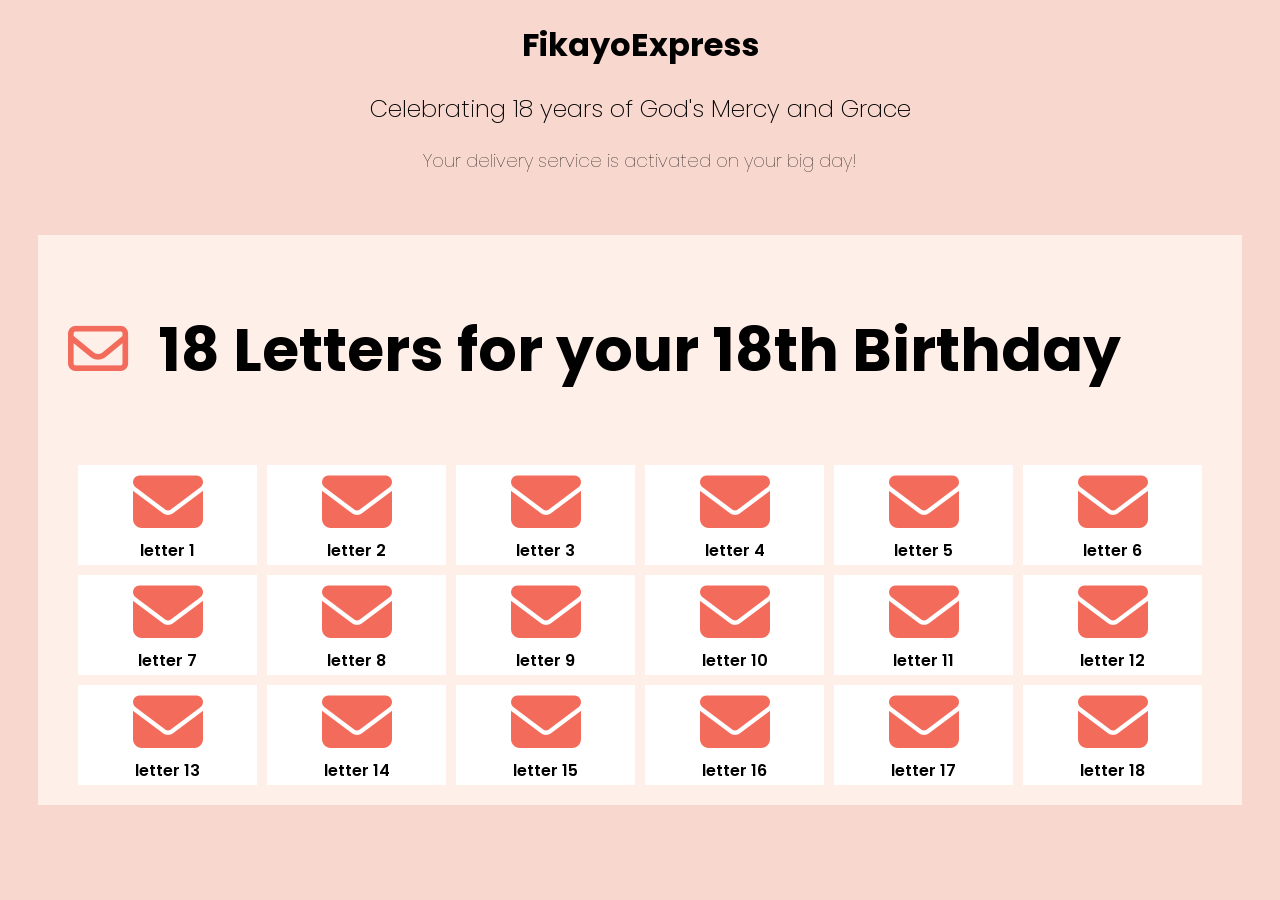
==== main.html @ 66a78dad "Add files via upload" ====
<!DOCTYPE html>
<html lang="en">
<head>
    <meta charset="UTF-8">
    <meta name="viewport" content="width=device-width, initial-scale=1.0">
    <title>Document</title>
    <link href="https://fonts.googleapis.com/css2?family=Poppins:wght@400;600;700&display=swap" rel="stylesheet">
    <link rel="stylesheet" href="mainstyle.css">
    <link rel="stylesheet" href="https://cdnjs.cloudflare.com/ajax/libs/font-awesome/6.5.0/css/all.min.css">

</head>
<body>
    <h1 class="center">FikayoExpress</h1>
    <h2 class="center">Celebrating 18 years of God's Mercy and Grace</h2>
    <h3 class="center">Your delivery service is activated on your big day!</h3>

    <div id="letter">
        <p id="lettertitle">18 Letters for your 18th Birthday</p>
        <div class="lettercontainer">
        <div class="indletter">letter 1</div>
        <div class="indletter">letter 2</div>
        <div class="indletter">letter 3</div>
        <div class="indletter">letter 4</div>
        <div class="indletter">letter 5</div>
        <div class="indletter">letter 6</div>
        <div class="indletter">letter 7</div>
        <div class="indletter">letter 8</div>
        <div class="indletter">letter 9</div>
        <div class="indletter">letter 10</div>
        <div class="indletter">letter 11</div>
        <div class="indletter">letter 12</div>
        <div class="indletter">letter 13</div>
        <div class="indletter">letter 14</div>
        <div class="indletter">letter 15</div>
        <div class="indletter">letter 16</div>
        <div class="indletter">letter 17</div>
        <div class="indletter">letter 18</div>
        </div>
    </div>
</body>
</html>
---- mainstyle.css ----
body {
  font-family: 'Poppins', 'Segoe UI', 'Helvetica Neue', sans-serif;
  background-color: #f8d8ce;
}

.center {
    text-align: center;
}

h2 {
    font-weight: 200;
}

h3 {
    font-weight: 100;
}

#letter {
    margin: 60px 30px;
    padding: 10px 30px;
    background-color: #FFEFE9;
}

.lettercontainer {
  display: grid;
  grid-template-columns: repeat(6, 1fr);
  grid-template-rows: repeat(3, 100px);
  gap: 10px;
  padding: 10px;
}

#lettertitle {
    font-weight: bold;
    font-size: 60px;
}

#lettertitle::before {
  content: "\f0e0"; 
  font-family: "Font Awesome 6 Free";
  font-weight: 200;
  font-size: 60px;
  color: #F36C5B;
  margin-right: 30px;
}

.indletter {
    text-align: center;
    font-weight: 600;
    background-color: white;
}

.indletter::before {
  content: "\f0e0"; 
  font-family: "Font Awesome 6 Free";
  font-weight: 900;
  font-size: 70px;
  color: #F36C5B;
  text-align: center;
  display: block;
  cursor: pointer;
}
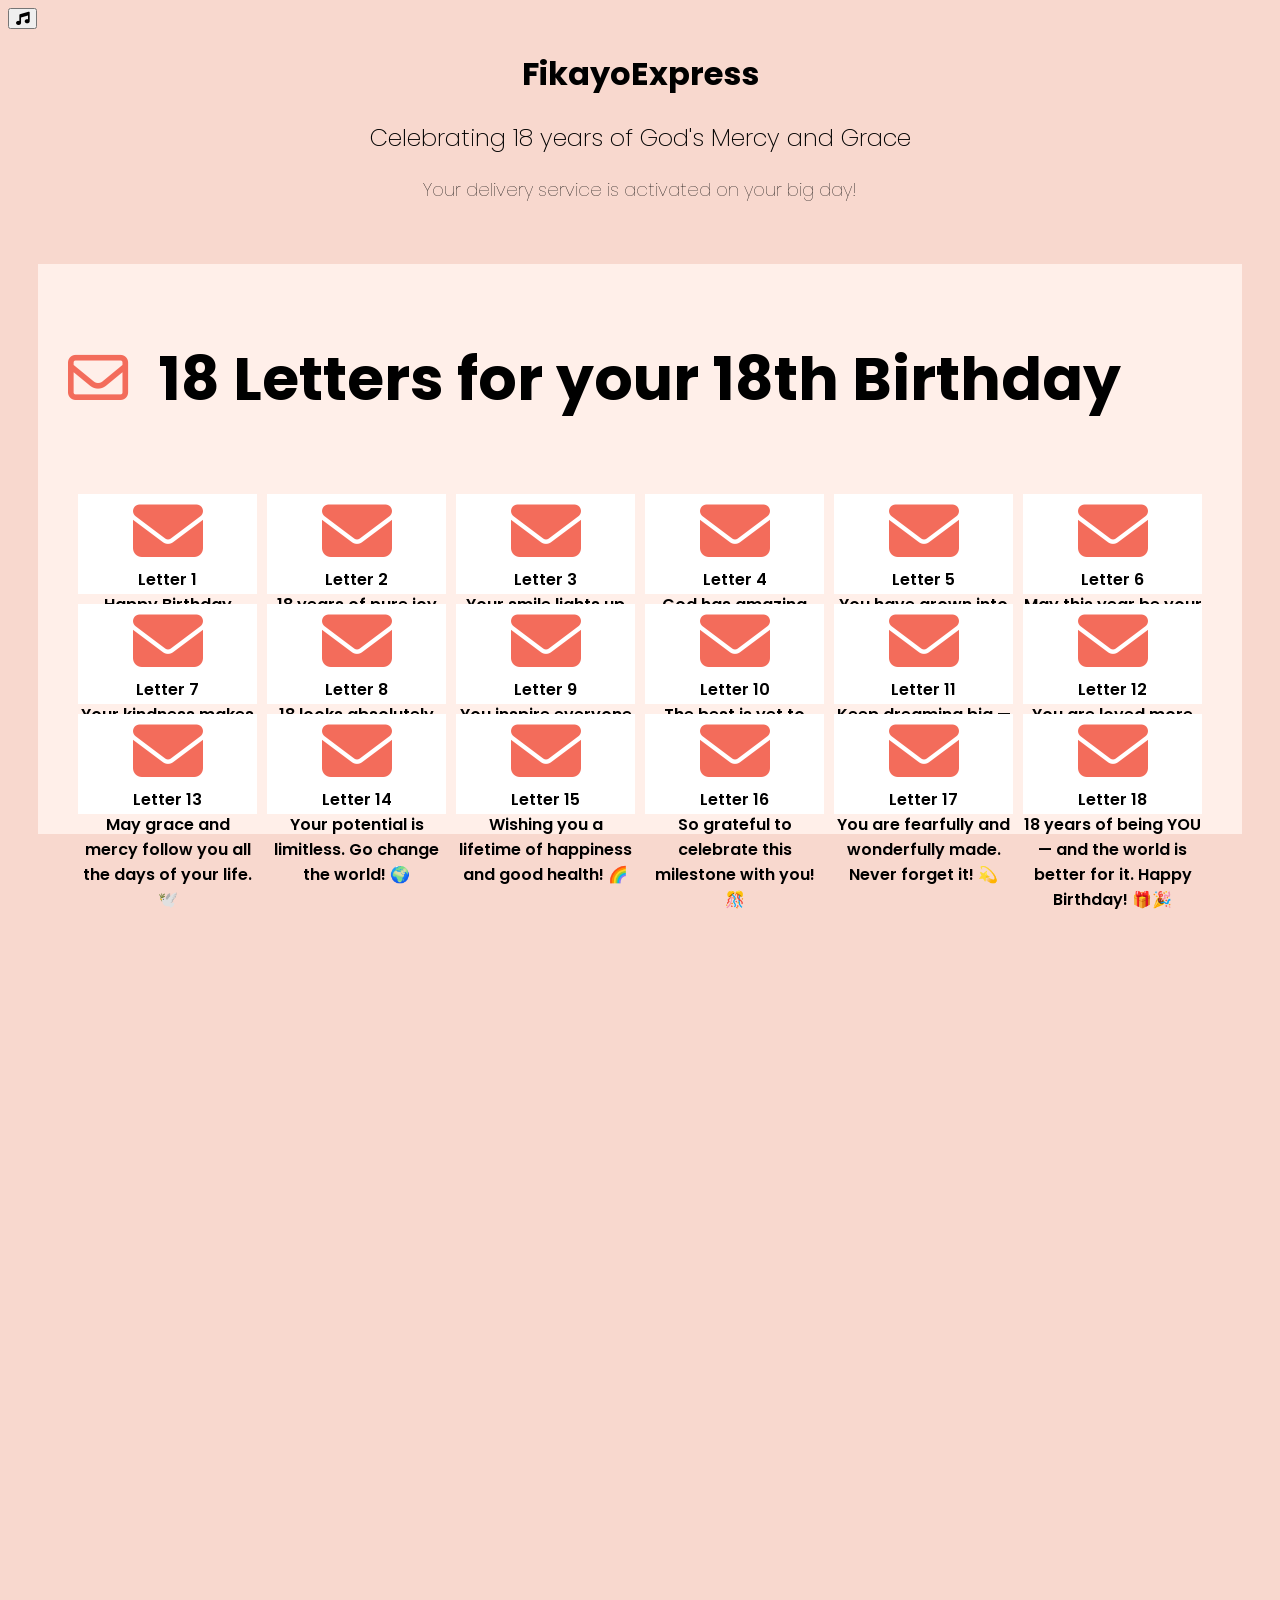
==== commit e5e10f81: "music toggle and confetti Added music toggle functionality and confetti effect." ====
--- a/main.html
+++ b/main.html
@@ -3,13 +3,23 @@
 <head>
     <meta charset="UTF-8">
     <meta name="viewport" content="width=device-width, initial-scale=1.0">
-    <title>Document</title>
+    <title>FikayoExpress</title>
     <link href="https://fonts.googleapis.com/css2?family=Poppins:wght@400;600;700&display=swap" rel="stylesheet">
+    <link rel="stylesheet" href="https://cdnjs.cloudflare.com/ajax/libs/font-awesome/6.5.0/css/all.min.css">
     <link rel="stylesheet" href="mainstyle.css">
-    <link rel="stylesheet" href="https://cdnjs.cloudflare.com/ajax/libs/font-awesome/6.5.0/css/all.min.css">
-
 </head>
 <body>
+
+    <!-- Music Toggle Button -->
+    <button id="musicBtn" onclick="toggleMusic()" title="Toggle music">
+        <i class="fas fa-music"></i>
+    </button>
+
+    <!-- Background music - replace src with your own audio file -->
+    <audio id="bgMusic" loop>
+        <source src="https://www.bensound.com/bensound-music/bensound-happyrock.mp3" type="audio/mpeg">
+    </audio>
+
     <h1 class="center">FikayoExpress</h1>
     <h2 class="center">Celebrating 18 years of God's Mercy and Grace</h2>
     <h3 class="center">Your delivery service is activated on your big day!</h3>
@@ -17,25 +27,224 @@
     <div id="letter">
         <p id="lettertitle">18 Letters for your 18th Birthday</p>
         <div class="lettercontainer">
-        <div class="indletter">letter 1</div>
-        <div class="indletter">letter 2</div>
-        <div class="indletter">letter 3</div>
-        <div class="indletter">letter 4</div>
-        <div class="indletter">letter 5</div>
-        <div class="indletter">letter 6</div>
-        <div class="indletter">letter 7</div>
-        <div class="indletter">letter 8</div>
-        <div class="indletter">letter 9</div>
-        <div class="indletter">letter 10</div>
-        <div class="indletter">letter 11</div>
-        <div class="indletter">letter 12</div>
-        <div class="indletter">letter 13</div>
-        <div class="indletter">letter 14</div>
-        <div class="indletter">letter 15</div>
-        <div class="indletter">letter 16</div>
-        <div class="indletter">letter 17</div>
-        <div class="indletter">letter 18</div>
+
+            <div class="indletter" onclick="flipCard(this)">
+                <div class="card-inner">
+                    <div class="card-front">Letter 1</div>
+                    <div class="card-back">Happy Birthday Fikayo! You are one of a kind. 🎉</div>
+                </div>
+            </div>
+
+            <div class="indletter" onclick="flipCard(this)">
+                <div class="card-inner">
+                    <div class="card-front">Letter 2</div>
+                    <div class="card-back">18 years of pure joy and laughter. Keep shining! ✨</div>
+                </div>
+            </div>
+
+            <div class="indletter" onclick="flipCard(this)">
+                <div class="card-inner">
+                    <div class="card-front">Letter 3</div>
+                    <div class="card-back">Your smile lights up every room you walk into. 😊</div>
+                </div>
+            </div>
+
+            <div class="indletter" onclick="flipCard(this)">
+                <div class="card-inner">
+                    <div class="card-front">Letter 4</div>
+                    <div class="card-back">God has amazing plans for your future. Trust the process! 🙏</div>
+                </div>
+            </div>
+
+            <div class="indletter" onclick="flipCard(this)">
+                <div class="card-inner">
+                    <div class="card-front">Letter 5</div>
+                    <div class="card-back">You have grown into such an incredible person. So proud of you! 💪</div>
+                </div>
+            </div>
+
+            <div class="indletter" onclick="flipCard(this)">
+                <div class="card-inner">
+                    <div class="card-front">Letter 6</div>
+                    <div class="card-back">May this year be your best yet, full of blessings! 🌟</div>
+                </div>
+            </div>
+
+            <div class="indletter" onclick="flipCard(this)">
+                <div class="card-inner">
+                    <div class="card-front">Letter 7</div>
+                    <div class="card-back">Your kindness makes the world a better place. Never change! 💛</div>
+                </div>
+            </div>
+
+            <div class="indletter" onclick="flipCard(this)">
+                <div class="card-inner">
+                    <div class="card-front">Letter 8</div>
+                    <div class="card-back">18 looks absolutely amazing on you! 🎂</div>
+                </div>
+            </div>
+
+            <div class="indletter" onclick="flipCard(this)">
+                <div class="card-inner">
+                    <div class="card-front">Letter 9</div>
+                    <div class="card-back">You inspire everyone around you without even trying. 🌸</div>
+                </div>
+            </div>
+
+            <div class="indletter" onclick="flipCard(this)">
+                <div class="card-inner">
+                    <div class="card-front">Letter 10</div>
+                    <div class="card-back">The best is yet to come. Your story is just beginning! 📖</div>
+                </div>
+            </div>
+
+            <div class="indletter" onclick="flipCard(this)">
+                <div class="card-inner">
+                    <div class="card-front">Letter 11</div>
+                    <div class="card-back">Keep dreaming big — your goals are worth chasing! 🚀</div>
+                </div>
+            </div>
+
+            <div class="indletter" onclick="flipCard(this)">
+                <div class="card-inner">
+                    <div class="card-front">Letter 12</div>
+                    <div class="card-back">You are loved more than words can express. Happy 18th! ❤️</div>
+                </div>
+            </div>
+
+            <div class="indletter" onclick="flipCard(this)">
+                <div class="card-inner">
+                    <div class="card-front">Letter 13</div>
+                    <div class="card-back">May grace and mercy follow you all the days of your life. 🕊️</div>
+                </div>
+            </div>
+
+            <div class="indletter" onclick="flipCard(this)">
+                <div class="card-inner">
+                    <div class="card-front">Letter 14</div>
+                    <div class="card-back">Your potential is limitless. Go change the world! 🌍</div>
+                </div>
+            </div>
+
+            <div class="indletter" onclick="flipCard(this)">
+                <div class="card-inner">
+                    <div class="card-front">Letter 15</div>
+                    <div class="card-back">Wishing you a lifetime of happiness and good health! 🌈</div>
+                </div>
+            </div>
+
+            <div class="indletter" onclick="flipCard(this)">
+                <div class="card-inner">
+                    <div class="card-front">Letter 16</div>
+                    <div class="card-back">So grateful to celebrate this milestone with you! 🎊</div>
+                </div>
+            </div>
+
+            <div class="indletter" onclick="flipCard(this)">
+                <div class="card-inner">
+                    <div class="card-front">Letter 17</div>
+                    <div class="card-back">You are fearfully and wonderfully made. Never forget it! 💫</div>
+                </div>
+            </div>
+
+            <div class="indletter" onclick="flipCard(this)">
+                <div class="card-inner">
+                    <div class="card-front">Letter 18</div>
+                    <div class="card-back">18 years of being YOU — and the world is better for it. Happy Birthday! 🎁🎉</div>
+                </div>
+            </div>
+
         </div>
     </div>
+
+    <!-- Confetti canvas -->
+    <canvas id="confettiCanvas"></canvas>
+
+    <script>
+        // ── CARD FLIP ──────────────────────────────────────────
+        function flipCard(card) {
+            card.classList.toggle('flipped');
+            launchConfetti();
+        }
+
+        // ── CONFETTI ───────────────────────────────────────────
+        const canvas = document.getElementById('confettiCanvas');
+        const ctx = canvas.getContext('2d');
+        let confettiPieces = [];
+        let animating = false;
+
+        canvas.width = window.innerWidth;
+        canvas.height = window.innerHeight;
+        window.addEventListener('resize', () => {
+            canvas.width = window.innerWidth;
+            canvas.height = window.innerHeight;
+        });
+
+        const colors = ['#F36C5B', '#FFD700', '#FF69B4', '#87CEEB', '#98FB98', '#DDA0DD', '#FFA07A'];
+
+        function createConfetti() {
+            for (let i = 0; i < 80; i++) {
+                confettiPieces.push({
+                    x: Math.random() * canvas.width,
+                    y: Math.random() * -canvas.height,
+                    w: Math.random() * 10 + 6,
+                    h: Math.random() * 6 + 4,
+                    color: colors[Math.floor(Math.random() * colors.length)],
+                    rotation: Math.random() * 360,
+                    speedY: Math.random() * 3 + 2,
+                    speedX: (Math.random() - 0.5) * 2,
+                    spin: (Math.random() - 0.5) * 5
+                });
+            }
+        }
+
+        function drawConfetti() {
+            ctx.clearRect(0, 0, canvas.width, canvas.height);
+            confettiPieces.forEach(p => {
+                ctx.save();
+                ctx.translate(p.x + p.w / 2, p.y + p.h / 2);
+                ctx.rotate((p.rotation * Math.PI) / 180);
+                ctx.fillStyle = p.color;
+                ctx.fillRect(-p.w / 2, -p.h / 2, p.w, p.h);
+                ctx.restore();
+                p.y += p.speedY;
+                p.x += p.speedX;
+                p.rotation += p.spin;
+            });
+            confettiPieces = confettiPieces.filter(p => p.y < canvas.height + 20);
+            if (confettiPieces.length > 0) {
+                requestAnimationFrame(drawConfetti);
+            } else {
+                animating = false;
+                ctx.clearRect(0, 0, canvas.width, canvas.height);
+            }
+        }
+
+        function launchConfetti() {
+            createConfetti();
+            if (!animating) {
+                animating = true;
+                drawConfetti();
+            }
+        }
+
+        // ── MUSIC TOGGLE ───────────────────────────────────────
+        const music = document.getElementById('bgMusic');
+        const musicBtn = document.getElementById('musicBtn');
+        let playing = false;
+
+        function toggleMusic() {
+            if (playing) {
+                music.pause();
+                musicBtn.innerHTML = '<i class="fas fa-music"></i>';
+                musicBtn.classList.remove('playing');
+            } else {
+                music.play().catch(() => {});
+                musicBtn.innerHTML = '<i class="fas fa-pause"></i>';
+                musicBtn.classList.add('playing');
+            }
+            playing = !playing;
+        }
+    </script>
 </body>
-</html>+</html>
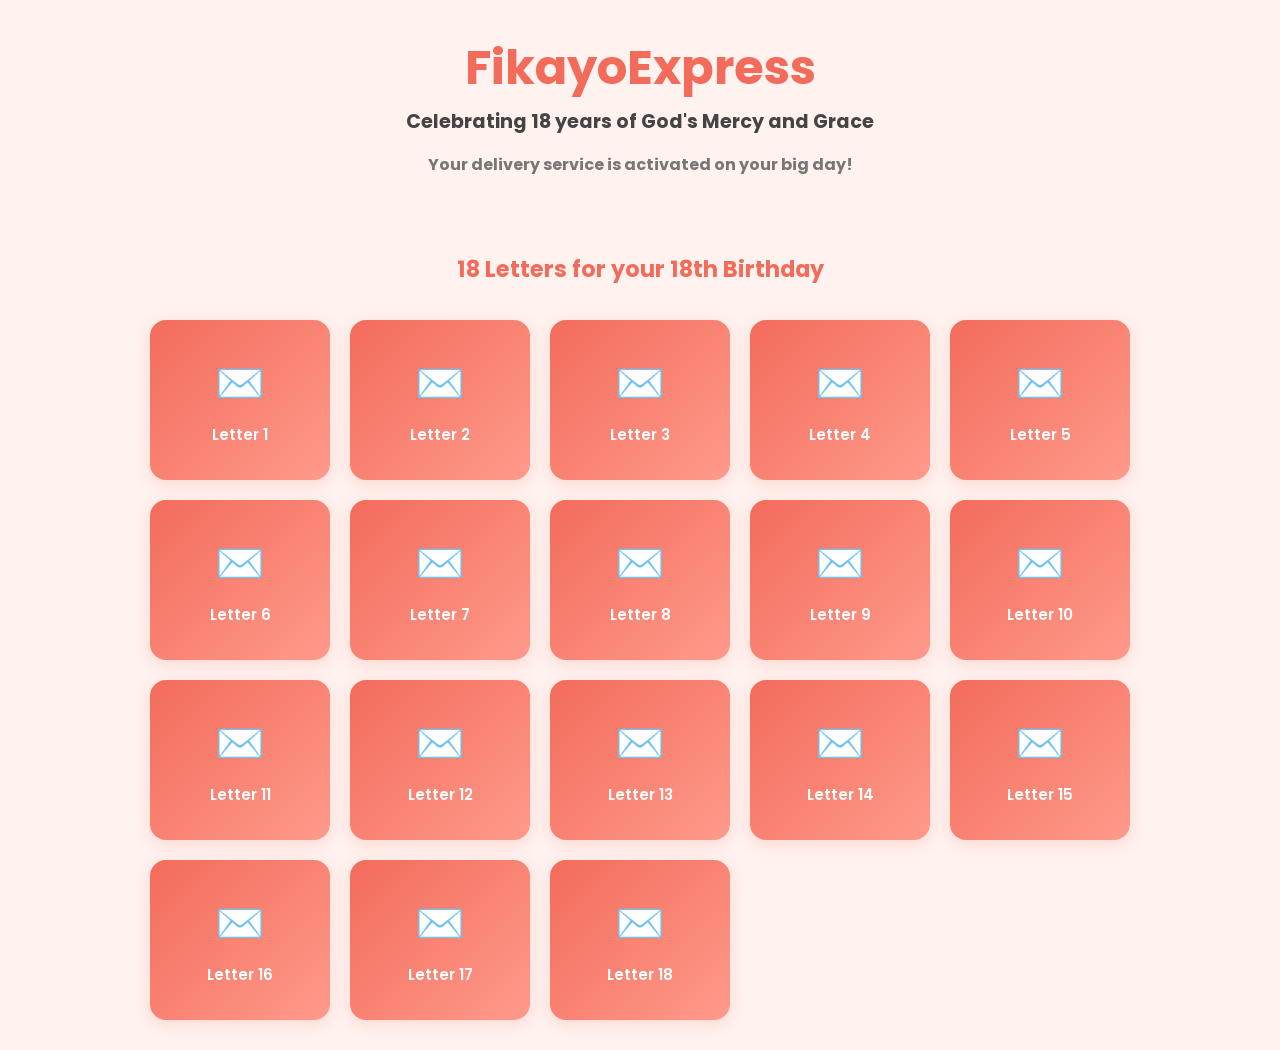
==== commit f12ea9ce: "Update main.html" ====
--- a/main.html
+++ b/main.html
@@ -9,16 +9,6 @@
     <link rel="stylesheet" href="mainstyle.css">
 </head>
 <body>
-
-    <!-- Music Toggle Button -->
-    <button id="musicBtn" onclick="toggleMusic()" title="Toggle music">
-        <i class="fas fa-music"></i>
-    </button>
-
-    <!-- Background music - replace src with your own audio file -->
-    <audio id="bgMusic" loop>
-        <source src="https://www.bensound.com/bensound-music/bensound-happyrock.mp3" type="audio/mpeg">
-    </audio>
 
     <h1 class="center">FikayoExpress</h1>
     <h2 class="center">Celebrating 18 years of God's Mercy and Grace</h2>
@@ -228,23 +218,7 @@
             }
         }
 
-        // ── MUSIC TOGGLE ───────────────────────────────────────
-        const music = document.getElementById('bgMusic');
-        const musicBtn = document.getElementById('musicBtn');
-        let playing = false;
-
-        function toggleMusic() {
-            if (playing) {
-                music.pause();
-                musicBtn.innerHTML = '<i class="fas fa-music"></i>';
-                musicBtn.classList.remove('playing');
-            } else {
-                music.play().catch(() => {});
-                musicBtn.innerHTML = '<i class="fas fa-pause"></i>';
-                musicBtn.classList.add('playing');
-            }
-            playing = !playing;
-        }
+
     </script>
 </body>
 </html>
--- a/mainstyle.css
+++ b/mainstyle.css
@@ -1,62 +1,130 @@
 body {
   font-family: 'Poppins', 'Segoe UI', 'Helvetica Neue', sans-serif;
-  background-color: #f8d8ce;
+  background-color: #FFF2EF;
+  margin: 0;
+  padding: 0;
 }
 
 .center {
-    text-align: center;
+  text-align: center;
+}
+
+h1 {
+  color: #F36C5B;
+  font-size: 3rem;
+  margin-bottom: 0.2rem;
 }
 
 h2 {
-    font-weight: 200;
+  font-size: 1.2rem;
+  color: #444;
+  margin: 0.2rem 0;
 }
 
 h3 {
-    font-weight: 100;
+  font-size: 1rem;
+  color: #777;
+  margin-bottom: 2rem;
 }
 
+/* ── LETTER SECTION ─────────────────────────────────── */
 #letter {
-    margin: 60px 30px;
-    padding: 10px 30px;
-    background-color: #FFEFE9;
+  max-width: 1000px;
+  margin: 0 auto;
+  padding: 20px;
+}
+
+#lettertitle {
+  text-align: center;
+  font-size: 1.4rem;
+  font-weight: 700;
+  color: #F36C5B;
+  margin-bottom: 1.5rem;
 }
 
 .lettercontainer {
   display: grid;
-  grid-template-columns: repeat(6, 1fr);
-  grid-template-rows: repeat(3, 100px);
-  gap: 10px;
+  grid-template-columns: repeat(auto-fill, minmax(150px, 1fr));
+  gap: 20px;
   padding: 10px;
 }
 
-#lettertitle {
-    font-weight: bold;
-    font-size: 60px;
-}
-
-#lettertitle::before {
-  content: "\f0e0"; 
-  font-family: "Font Awesome 6 Free";
-  font-weight: 200;
-  font-size: 60px;
-  color: #F36C5B;
-  margin-right: 30px;
-}
-
+/* ── CARD FLIP ──────────────────────────────────────── */
 .indletter {
-    text-align: center;
-    font-weight: 600;
-    background-color: white;
-}
-
-.indletter::before {
-  content: "\f0e0"; 
-  font-family: "Font Awesome 6 Free";
-  font-weight: 900;
-  font-size: 70px;
-  color: #F36C5B;
-  text-align: center;
-  display: block;
+  height: 160px;
+  perspective: 1000px;
   cursor: pointer;
 }
 
+.card-inner {
+  position: relative;
+  width: 100%;
+  height: 100%;
+  -webkit-transform-style: preserve-3d;
+  transform-style: preserve-3d;
+  transition: transform 0.6s cubic-bezier(0.4, 0, 0.2, 1);
+  border-radius: 16px;
+}
+
+.indletter.flipped .card-inner {
+  transform: rotateY(180deg);
+}
+
+.card-front,
+.card-back {
+  position: absolute;
+  width: 100%;
+  height: 100%;
+  -webkit-backface-visibility: hidden;
+  backface-visibility: hidden;
+  border-radius: 16px;
+  display: flex;
+  align-items: center;
+  justify-content: center;
+  font-weight: 600;
+  font-size: 0.95rem;
+  text-align: center;
+  padding: 12px;
+  box-sizing: border-box;
+  box-shadow: 0 4px 16px rgba(243, 108, 91, 0.2);
+  overflow: hidden;
+}
+
+.card-front {
+  background: linear-gradient(135deg, #F36C5B, #ff9a8b);
+  color: white;
+  flex-direction: column;
+  gap: 10px;
+}
+
+.card-front::before {
+  content: '✉️';
+  font-size: 2.5rem;
+}
+
+.card-back {
+  background: linear-gradient(135deg, #fff0ee, #ffe4e0);
+  color: #333;
+  font-size: 0.82rem;
+  font-weight: 500;
+  -webkit-transform: rotateY(180deg);
+  transform: rotateY(180deg);
+  border: 2px solid #F36C5B;
+}
+
+.indletter:hover .card-inner {
+  box-shadow: 0 8px 24px rgba(243, 108, 91, 0.35);
+}
+
+
+
+/* ── CONFETTI CANVAS ────────────────────────────────── */
+#confettiCanvas {
+  position: fixed;
+  top: 0;
+  left: 0;
+  width: 100%;
+  height: 100%;
+  pointer-events: none;
+  z-index: 999;
+}
